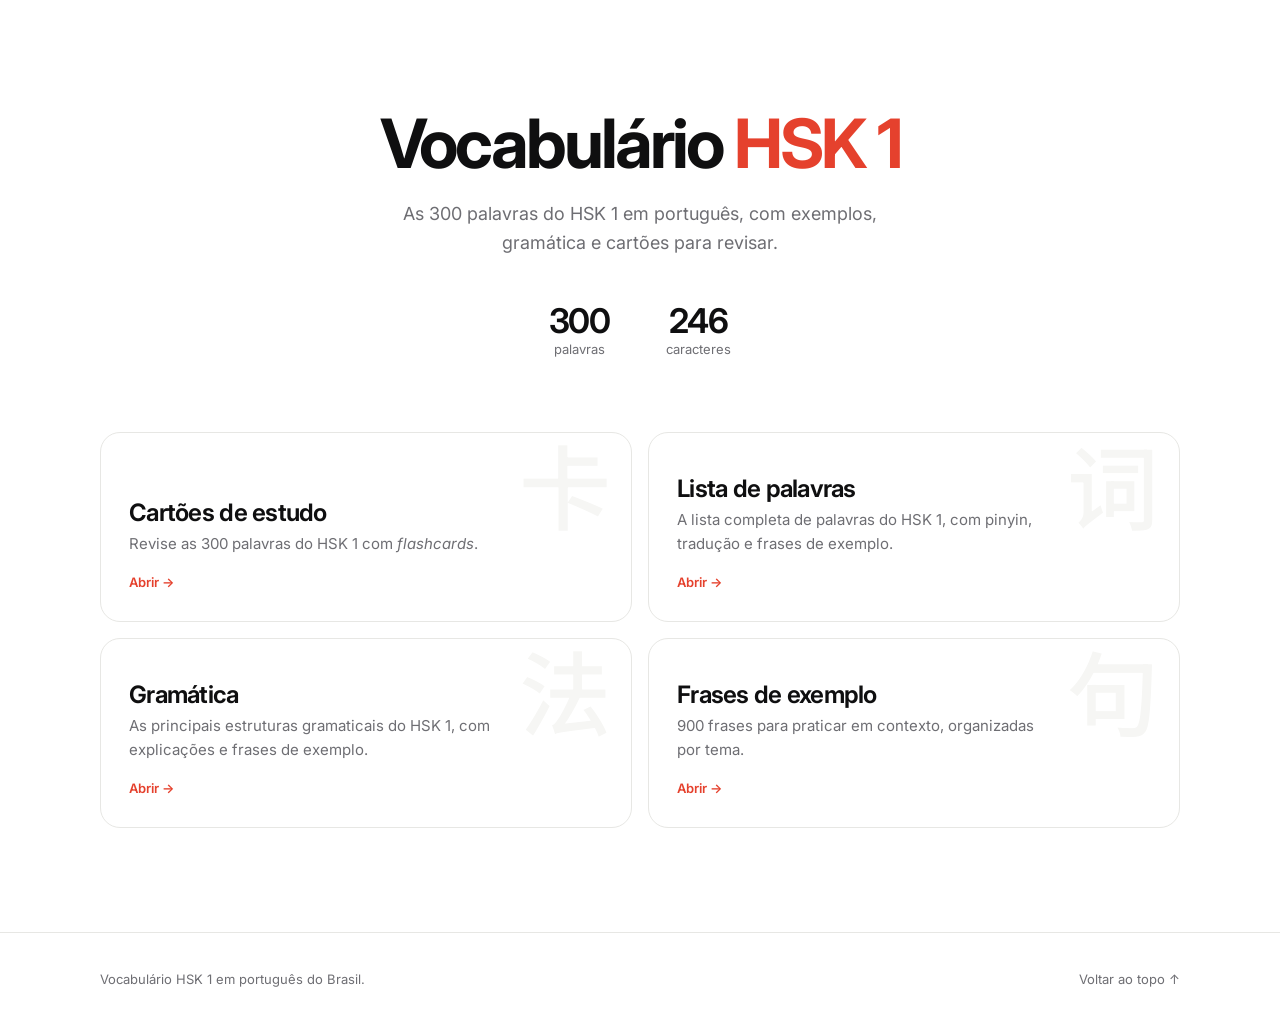
==== index.html @ 193a4836 "Add files via upload" ====
<!doctype html>
<html lang="pt-BR">
  <head>
    <meta charset="UTF-8" />
    <meta name="viewport" content="width=device-width, initial-scale=1.0" />
    <meta name="description" content="Estude as 300 palavras do HSK 1 em português, com cartões de revisão, exemplos, gramática e frases." />
    <title>Vocabulário HSK 1 em português</title>
    <link rel="preconnect" href="https://fonts.googleapis.com" />
    <link rel="preconnect" href="https://fonts.gstatic.com" crossorigin />
    <link href="https://fonts.googleapis.com/css2?family=Inter:wght@400;500;600;700&family=Noto+Sans+SC:wght@400;500;600&display=swap" rel="stylesheet" />
    <link rel="icon" href="favicon.svg" type="image/svg+xml" />
    <link rel="alternate icon" href="favicon.ico" sizes="any" />
    <link rel="apple-touch-icon" href="apple-touch-icon.png" />
    <link rel="stylesheet" href="styles.css" />
  </head>
  <body>
    <main id="conteudo">
      <section class="hero" id="inicio">
        <div class="shell hero__inner">
          <h1>Vocabulário <em>HSK 1</em></h1>
          <p class="hero__intro">As 300 palavras do HSK 1 em português, com exemplos, gramática e cartões para revisar.</p>
          <div class="stats" aria-label="Números do HSK 1">
            <div><strong>300</strong><span>palavras</span></div>
            <div><strong>246</strong><span>caracteres</span></div>
          </div>
        </div>
      </section>
      <section class="shell home-menu" aria-label="Menu principal">
        <a class="home-card" href="cartoes.html"><span class="home-card__mark" lang="zh-Hans" aria-hidden="true">卡</span><h2>Cartões de estudo</h2><p>Revise as 300 palavras do HSK 1 com <i>flashcards</i>.</p><span class="home-card__go">Abrir →</span></a>
        <a class="home-card" href="vocabulario.html"><span class="home-card__mark" lang="zh-Hans" aria-hidden="true">词</span><h2>Lista de palavras</h2><p>A lista completa de palavras do HSK 1, com pinyin, tradução e frases de exemplo.</p><span class="home-card__go">Abrir →</span></a>
        <a class="home-card" href="gramatica.html"><span class="home-card__mark" lang="zh-Hans" aria-hidden="true">法</span><h2>Gramática</h2><p>As principais estruturas gramaticais do HSK 1, com explicações e frases de exemplo.</p><span class="home-card__go">Abrir →</span></a>
        <a class="home-card" href="frases.html"><span class="home-card__mark" lang="zh-Hans" aria-hidden="true">句</span><h2>Frases de exemplo</h2><p>900 frases para praticar em contexto, organizadas por tema.</p><span class="home-card__go">Abrir →</span></a>
      </section>
    </main>
    <footer><div class="shell footer-inner"><p>Vocabulário HSK 1 em português do Brasil.</p><a href="#conteudo">Voltar ao topo ↑</a></div></footer>
  </body>
</html>
---- styles.css ----
/* Visual minimalista */
:root{--ink:#0f0f10;--muted:#6e6e73;--paper:#fff;--paper-deep:#f6f6f4;--white:#fff;--line:#e7e7e4;--red:#e5412d;--red-dark:#c8321f;--rose:#fdecea;--shadow:0 1px 2px rgba(0,0,0,.04),0 10px 30px rgba(0,0,0,.05);--serif:"Inter",system-ui,sans-serif;--sans:"Inter",system-ui,sans-serif;--chinese:"Noto Sans SC","PingFang SC",sans-serif}
*{box-sizing:border-box}html{scroll-behavior:smooth;scroll-padding-top:80px}
body{margin:0;background:var(--paper);color:var(--ink);font-family:var(--sans);line-height:1.6;-webkit-font-smoothing:antialiased}
h1,h2,h3,h4{font-family:var(--sans);line-height:1.15;letter-spacing:-.03em;font-weight:650}
.shell{width:min(1080px,calc(100% - 48px));margin:0 auto}
.sr-only{position:absolute;width:1px;height:1px;overflow:hidden;clip:rect(0 0 0 0);white-space:nowrap}
.skip-link{position:fixed;z-index:30;left:16px;top:-60px;background:var(--ink);color:#fff;padding:10px 16px;border-radius:8px}.skip-link:focus{top:16px}
:focus-visible{outline:2px solid var(--red);outline-offset:2px}
kbd{font:500 12px var(--sans);border:1px solid var(--line);border-radius:5px;padding:1px 6px;background:var(--paper-deep)}

/* Topo */
.topbar{height:64px;background:rgba(255,255,255,.86);backdrop-filter:saturate(180%) blur(14px);border-bottom:1px solid var(--line);position:sticky;top:0;z-index:20}
.topbar__inside{height:100%;display:flex;align-items:center;justify-content:center}
.nav{display:flex;justify-content:center;gap:32px}
.nav a{color:var(--muted);text-decoration:none;font-size:14px;font-weight:500;position:relative;transition:color .15s}
.nav a:hover,.nav a[aria-current="page"]{color:var(--ink)}
.nav a[aria-current="page"]:after{transform:scaleX(1)}
.nav a:after{content:"";position:absolute;height:2px;background:var(--red);left:0;right:0;bottom:-6px;transform:scaleX(0);transition:transform .2s}
.nav a:hover:after,.nav a:focus-visible:after{transform:scaleX(1)}

/* Início */
.eyebrow{margin:0 0 14px;letter-spacing:.18em;font-size:11px;font-weight:600;color:var(--red);text-transform:uppercase}
.hero{text-align:center;padding:104px 0 72px}
.hero__inner{max-width:760px}
h1{font-size:clamp(40px,7vw,68px);margin:0 0 18px;letter-spacing:-.045em;font-weight:700}
h1 em{font-style:normal;color:var(--red)}
.hero__intro{color:var(--muted);font-size:18px;max-width:560px;margin:0 auto}
.stats{margin:44px auto 0;display:flex;justify-content:center;gap:56px}
.stats div{display:flex;flex-direction:column;align-items:center}
.stats strong{font-size:34px;font-weight:650;letter-spacing:-.03em;line-height:1.1}
.stats span{font-size:13px;color:var(--muted)}


.home-menu{display:grid;grid-template-columns:repeat(2,1fr);gap:16px;padding-bottom:104px}
.home-card{position:relative;display:flex;flex-direction:column;min-height:190px;padding:28px;border:1px solid var(--line);border-radius:20px;background:#fff;color:var(--ink);text-decoration:none;overflow:hidden;transition:border-color .15s,transform .15s}
.home-card:hover{border-color:var(--ink);transform:translateY(-2px)}
.home-card__mark{position:absolute;right:20px;top:4px;font:500 92px/1 var(--chinese);color:var(--paper-deep);user-select:none;transition:color .2s}
.home-card:hover .home-card__mark,.home-card:focus-visible .home-card__mark{color:var(--red)}
.home-card h2{position:relative;font-size:24px;margin:auto 0 6px;padding-right:96px}
.home-card p{position:relative;margin:0 0 16px;padding-right:96px;color:var(--muted);font-size:15px}
.home-card__go{position:relative;font-size:13px;font-weight:600;color:var(--red)}

/* Seções */
.study-section,.grammar-section{padding:88px 0}
.study-section{background:var(--paper-deep)}
.vocab-section,.sentence-section{padding-top:88px;padding-bottom:88px}
.section-heading{margin-bottom:36px;max-width:640px}
.section-heading h1,.section-heading h2{font-size:34px;margin:0 0 10px;letter-spacing:-.035em}
.section-heading p{margin:0;color:var(--muted)}
.section-heading p.eyebrow{color:var(--red);margin-bottom:12px}

/* Botões e campos */
.outline-button,.show-more,.examples-button{font:600 13px var(--sans);color:var(--ink);background:#fff;border:1px solid var(--line);border-radius:100px;padding:9px 18px;cursor:pointer;transition:.15s}
.outline-button:hover,.show-more:hover,.examples-button:hover{border-color:var(--ink)}
.examples-button{padding:7px 14px;font-size:12px}
.examples-button[aria-expanded="true"]{background:var(--ink);color:#fff;border-color:var(--ink)}
.text-button{background:none;border:0;font:500 13px var(--sans);color:var(--muted);cursor:pointer;padding:6px 10px}.text-button:hover{color:var(--ink)}.text-button.danger:hover{color:var(--red)}
.icon-button{width:44px;height:44px;border-radius:50%;border:1px solid var(--line);background:#fff;font-size:18px;color:var(--ink);cursor:pointer;transition:.15s}.icon-button:hover{border-color:var(--ink)}
select,input[type="search"],input[type="number"],input[type="text"]{font:500 14px var(--sans);color:var(--ink);background-color:#fff;border:1px solid var(--line);border-radius:12px;padding:0 14px;height:46px;transition:border-color .15s,box-shadow .15s}
select{-webkit-appearance:none;appearance:none;padding-right:40px;cursor:pointer;background-image:url("data:image/svg+xml,%3Csvg xmlns='http://www.w3.org/2000/svg' viewBox='0 0 12 8'%3E%3Cpath d='M1 1.5l5 5 5-5' fill='none' stroke='%236e6e73' stroke-width='1.6' stroke-linecap='round' stroke-linejoin='round'/%3E%3C/svg%3E");background-repeat:no-repeat;background-position:right 15px center;background-size:12px}
select:hover,input[type="search"]:hover,input[type="number"]:hover,input[type="text"]:hover{border-color:#cfcfcb}
select:focus,input[type="search"]:focus,input[type="number"]:focus,input[type="text"]:focus{outline:none;border-color:var(--ink);box-shadow:0 0 0 3px rgba(15,15,16,.08)}

/* Cartões de estudo */
.flash-settings{display:flex;flex-wrap:wrap;align-items:flex-end;justify-content:center;gap:16px;margin-bottom:28px}
.flash-settings label{display:flex;flex-direction:column;gap:6px;font-size:12px;font-weight:600;color:var(--muted)}
.deck-label{text-align:center;font-size:12px;font-weight:600;letter-spacing:.1em;text-transform:uppercase;color:var(--muted);margin-bottom:14px}
.flashcard{position:relative;width:min(640px,100%);height:260px;margin:0 auto;border:0;background:transparent;display:block;perspective:1200px;cursor:pointer;padding:0}
.card-side{position:absolute;inset:0;border-radius:20px;padding:28px;backface-visibility:hidden;transition:transform .45s;display:flex;flex-direction:column;align-items:center;justify-content:center;box-shadow:var(--shadow)}
.card-front{background:var(--ink);color:#fff}
.card-back{background:#fff;color:var(--ink);transform:rotateY(180deg);border:1px solid var(--line)}
.flashcard.is-flipped .card-front{transform:rotateY(180deg)}
.flashcard.is-flipped .card-back{transform:rotateY(360deg)}
.card-side small{font-size:10px;letter-spacing:.2em;font-weight:600;text-transform:uppercase;opacity:.6;margin-bottom:14px}
.card-side strong{font-family:var(--chinese);font-size:68px;font-weight:500;line-height:1.1}
.card-back strong{font-family:var(--sans);font-size:30px;font-weight:650;letter-spacing:-.02em;text-align:center}
.card-side span{font-size:20px;color:var(--red);margin-top:8px;font-weight:500}
.card-side i{font-style:normal;font-size:12px;opacity:.5;margin-top:22px}
.card-front span{color:#ff9d8f;margin:0 0 4px}.card-side span:empty{display:none}
.card-context{max-width:640px;margin:16px auto 0;text-align:left}
.card-context .outline-button{display:block;margin:0 auto}
.card-example-title{color:var(--muted);font-size:11px;font-weight:600;letter-spacing:.14em;text-transform:uppercase;margin:18px 0 4px}
.card-example{border-top:1px solid var(--line);padding:12px 0}
.card-example strong{font:500 18px var(--chinese);display:block}
.card-example span{color:var(--ink);font-size:14px;font-weight:500;display:block}
.card-example small{color:var(--muted);font-size:14px;display:block}
.deck-note{text-align:center;font-size:13px;font-weight:500;color:var(--red);margin:-6px 0 14px}.deck-note:empty{display:none}
.card-controls{display:flex;align-items:center;justify-content:center;gap:20px;margin:26px 0 22px}
.card-controls span{font-size:13px;color:var(--muted);min-width:170px;text-align:center}
.rating-area{text-align:center}
.rating-area>span{display:block;font-size:13px;color:var(--muted);margin-bottom:10px}
.rating-area div{display:flex;justify-content:center;gap:10px;flex-wrap:wrap}
.rating-area button{font:600 14px var(--sans);padding:11px 24px;border-radius:100px;border:1px solid var(--line);background:#fff;color:var(--ink);cursor:pointer;transition:.15s}
.rating-area button:hover{border-color:var(--ink)}
.rate-again{color:var(--red)!important}.rate-know{background:var(--ink)!important;color:#fff!important;border-color:var(--ink)!important}
.progress-copy{text-align:center;font-size:13px;color:var(--muted);margin:18px 0 6px}
.deck-actions{display:flex;flex-wrap:wrap;justify-content:center;gap:2px}

/* Lista de palavras */
.filters{display:grid;grid-template-columns:minmax(0,2fr) minmax(0,1fr) minmax(0,1fr) auto;gap:16px;align-items:end;margin-bottom:22px;padding:18px;background:var(--paper-deep);border-radius:18px}
.filters label{display:flex;flex-direction:column;gap:8px}
.filters label:not(.tone-toggle)>span{font-size:11px;font-weight:600;letter-spacing:.12em;text-transform:uppercase;color:var(--muted)}
.filters input[type="search"],.filters select{width:100%}
.search-label input{padding-left:44px;background-image:url("data:image/svg+xml,%3Csvg xmlns='http://www.w3.org/2000/svg' viewBox='0 0 24 24' fill='none' stroke='%236e6e73' stroke-width='2' stroke-linecap='round'%3E%3Ccircle cx='11' cy='11' r='7'/%3E%3Cpath d='M20 20l-3.5-3.5'/%3E%3C/svg%3E");background-repeat:no-repeat;background-position:15px center;background-size:18px}
.filters .tone-toggle{flex-direction:row;align-items:center;gap:12px;height:46px;padding:0 16px;background:#fff;border:1px solid var(--line);border-radius:12px;cursor:pointer;white-space:nowrap;font-size:14px;font-weight:500;color:var(--ink);user-select:none;transition:border-color .15s}
.filters .tone-toggle:hover{border-color:#cfcfcb}
.tone-toggle input{-webkit-appearance:none;appearance:none;margin:0;flex:none;width:38px;height:22px;border-radius:100px;background:#d4d4d1;position:relative;cursor:pointer;transition:background .2s}
.tone-toggle input:before{content:"";position:absolute;top:3px;left:3px;width:16px;height:16px;border-radius:50%;background:#fff;box-shadow:0 1px 2px rgba(0,0,0,.25);transition:transform .2s}
.tone-toggle input:checked{background:var(--ink)}
.tone-toggle input:checked:before{transform:translateX(16px)}
.tone-toggle input:focus-visible{outline:2px solid var(--red);outline-offset:2px}
.tone-dots{display:flex;gap:4px;margin-left:2px}
.tone-dots i{display:block;width:8px;height:8px;border-radius:50%;transition:background .2s}
.tone-dots i:nth-child(1){background:#e03131}.tone-dots i:nth-child(2){background:#f08c00}.tone-dots i:nth-child(3){background:#2f9e44}.tone-dots i:nth-child(4){background:#1c7ed6}
.tone-toggle input:not(:checked)~.tone-dots i{background:#c9c9c6}
.table-wrap{border:1px solid var(--line);border-radius:16px;overflow:auto;max-height:720px;background:#fff}
table{width:100%;border-collapse:collapse;min-width:760px}
th{position:sticky;top:0;z-index:2;background:#fff;text-align:left;font-size:11px;font-weight:600;letter-spacing:.12em;text-transform:uppercase;color:var(--muted);padding:14px 16px;border-bottom:1px solid var(--line)}
td{padding:12px 16px;border-bottom:1px solid var(--line);font-size:15px;vertical-align:middle}
tbody tr:hover td{background:#fafaf9}
.hanzi-cell{font:500 24px var(--chinese)}
.pinyin{font-size:17px;font-weight:500}
.example-row[hidden]{display:none}
.example-row td,.example-row:hover td{background:var(--paper-deep)}
.example-box{padding:6px 12px 8px}
.example-item{padding:14px 0;border-top:1px solid var(--line)}.example-item:first-child{border-top:0}
.example-item p{margin:3px 0}
.hanzi-example{font:500 21px var(--chinese)}.pinyin-example{font-size:15px;font-weight:500}.pt-example{font-size:14px;color:var(--muted)}
.table-count{font-size:13px;color:var(--muted);margin:12px 2px 0}
.py-t0{color:#48484d}.py-t1{color:#e03131}.py-t2{color:#f08c00}.py-t3{color:#2f9e44}.py-t4{color:#1c7ed6}
.no-tone-colors .py-t0,.no-tone-colors .py-t1,.no-tone-colors .py-t2,.no-tone-colors .py-t3,.no-tone-colors .py-t4{color:inherit}
.example-item p,.card-example strong,.card-example span,.card-example small,.sentence-card b,.sentence-card span,.sentence-card small,.gv-example p{white-space:pre-line}

.tone-1{color:#e03131}.tone-2{color:#f08c00}.tone-3{color:#2f9e44}.tone-4{color:#1c7ed6}.tone-neutral{color:#8a8a8f}

/* Gramática */
.gv-category{margin:0 0 4px;color:var(--red);font-size:11px;font-weight:600;letter-spacing:.18em;text-transform:uppercase}
.gv-tools{display:flex;justify-content:flex-end;gap:4px;margin-bottom:6px}
.gv-list{border-top:1px solid var(--line)}
.gv-item{border-bottom:1px solid var(--line)}
.gv-item summary{list-style:none;cursor:pointer;display:flex;flex-direction:column;gap:2px;position:relative;padding:22px 56px 22px 4px;transition:background .15s}
.gv-item summary::-webkit-details-marker{display:none}
.gv-item summary:hover .gv-item-title{color:var(--red)}
.gv-item summary:after{content:"+";position:absolute;right:10px;top:50%;transform:translateY(-50%);font:300 28px/1 var(--sans);color:var(--muted)}
.gv-item[open] summary:after{content:"\2212"}
.gv-item-title{font-size:19px;font-weight:600;letter-spacing:-.02em;line-height:1.35}
.gv-body{padding:8px 4px 36px}
.gv-pattern{display:flex;flex-direction:column;gap:6px;padding:18px 22px;background:var(--paper-deep);border-radius:12px;margin-bottom:24px}
.gv-pattern span{font-size:11px;font-weight:600;letter-spacing:.16em;text-transform:uppercase;color:var(--muted)}
.gv-pattern strong{font-size:22px;font-weight:600;line-height:1.4}
.gv-pattern.is-multi{gap:0}
.gv-pattern.is-multi span{margin-bottom:6px}
.gv-pattern.is-multi strong{position:relative;padding:14px 0 14px 22px}
.gv-pattern.is-multi strong:before{content:"";position:absolute;left:2px;top:50%;width:7px;height:7px;margin-top:-3px;border-radius:50%;background:var(--red)}
.gv-pattern.is-multi strong+strong{border-top:1px solid var(--line)}
.gv-pattern.is-multi strong.has-label{display:flex;align-items:baseline;gap:18px;padding-left:2px}
.gv-pattern.is-multi strong.has-label:before{display:none}
.gv-pattern strong small{flex:0 0 128px;font-size:11px;font-weight:600;letter-spacing:.14em;text-transform:uppercase;color:var(--red)}
.gv-explanation{margin:0 0 18px;font-size:17px;line-height:1.7;color:#3c3c40}
.gv-tip{margin:0 0 32px;padding:0 0 0 16px;border-left:2px solid var(--red);font-size:15px;color:#3c3c40}
.gv-tip b{display:block;font-size:11px;letter-spacing:.16em;text-transform:uppercase;color:var(--red);margin-bottom:2px}
.gv-examples-title{margin:0 0 4px;padding-top:24px;border-top:1px solid var(--line);font-size:11px;letter-spacing:.18em;text-transform:uppercase;color:var(--muted);font-weight:600}
.gv-examples{display:grid;grid-template-columns:repeat(2,1fr);column-gap:48px}
.gv-example{padding:16px 0;border-bottom:1px solid var(--line)}.gv-example p{margin:0}
.gv-hanzi{font:500 24px/1.4 var(--chinese)}.gv-pinyin{margin-top:4px;font-size:16px;font-weight:500}.gv-translation{margin-top:2px;font-size:15px;color:var(--muted)}.gv-note{margin-top:6px;font-size:13px;font-style:italic;color:var(--muted)}

/* Frases */
.topic-tabs{display:flex;flex-wrap:wrap;gap:8px;margin-bottom:28px}
.topic-tabs button{font:500 13px var(--sans);padding:8px 16px;border:1px solid var(--line);border-radius:100px;background:#fff;color:var(--ink);cursor:pointer;transition:.15s}
.topic-tabs button:hover{border-color:var(--ink)}.topic-tabs button.is-active{background:var(--ink);color:#fff;border-color:var(--ink)}
.sentences-grid{display:grid;grid-template-columns:repeat(auto-fill,minmax(300px,1fr));gap:14px}
.sentence-card{border:1px solid var(--line);border-radius:14px;padding:20px 22px;background:#fff}
.sentence-word{display:inline-block;margin:0 0 10px;font:600 11px var(--chinese);letter-spacing:.06em;color:var(--red);background:var(--rose);padding:3px 9px;border-radius:100px}
.sentence-card>b{display:block;font:500 20px/1.45 var(--chinese)}
.sentence-card span{display:block;font-size:14px;font-weight:500;margin-top:4px}
.sentence-card small{display:block;font-size:14px;color:var(--muted);margin-top:2px}
.show-more{grid-column:1/-1;justify-self:center;margin-top:10px;padding:11px 24px}

/* Rodapé */
footer{border-top:1px solid var(--line);padding:36px 0}
.footer-inner{display:flex;align-items:center;justify-content:space-between;gap:24px;flex-wrap:wrap}
.footer-inner p{margin:0;font-size:13px;color:var(--muted)}
.footer-inner>a:last-child{font-size:13px;color:var(--muted);text-decoration:none}.footer-inner>a:last-child:hover{color:var(--ink)}

@media(max-width:800px){
.shell{width:calc(100% - 32px)}
.topbar{height:auto;min-height:64px;padding:10px 0}.nav{gap:6px 18px;flex-wrap:wrap}.nav a{font-size:13px}
.hero{padding:64px 0 48px}.hero__intro{font-size:16px}.stats{gap:36px}
.study-section,.grammar-section{padding:56px 0}.vocab-section,.sentence-section{padding-top:56px;padding-bottom:56px}
.section-heading h2{font-size:28px}
.filters{grid-template-columns:1fr 1fr;padding:14px;gap:12px}.filters .search-label,.filters .tone-toggle{grid-column:1/-1}.filters .tone-toggle{justify-content:flex-start}
.gv-item summary{padding:18px 44px 18px 2px}.gv-item-title{font-size:17px}.gv-pattern strong{font-size:19px}.gv-examples{grid-template-columns:1fr}.gv-pattern.is-multi strong.has-label{flex-direction:column;gap:3px}.gv-pattern strong small{flex:none}
.flashcard{height:230px}.card-side strong{font-size:54px}
.footer-inner{flex-direction:column;align-items:center;text-align:center}
.home-menu{grid-template-columns:1fr;padding-bottom:64px}.home-card{min-height:150px}.home-card__mark{font-size:72px;right:16px}.home-card h2,.home-card p{padding-right:72px}}
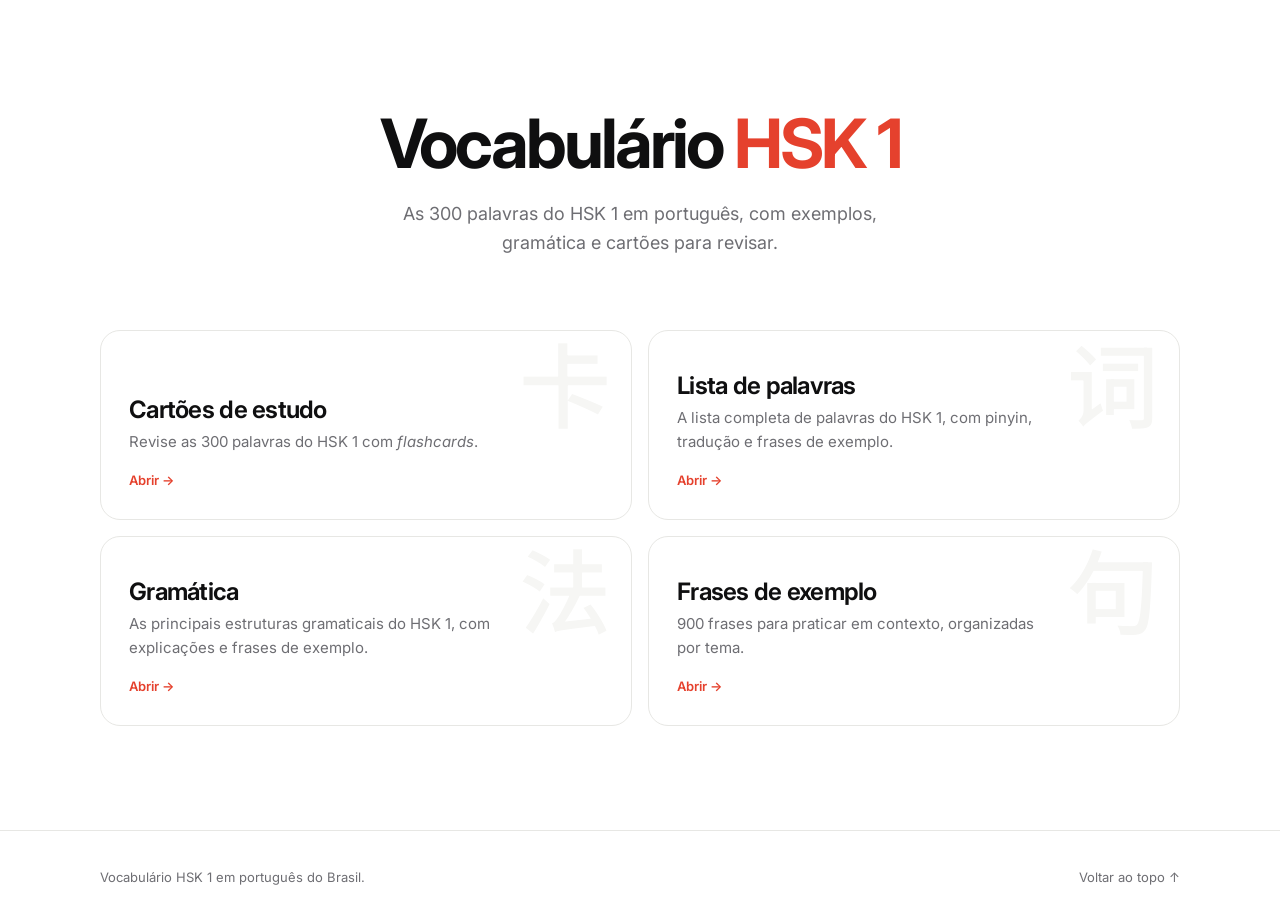
==== commit c8f0f158: "Add files via upload" ====
--- a/index.html
+++ b/index.html
@@ -19,10 +19,10 @@
         <div class="shell hero__inner">
           <h1>Vocabulário <em>HSK 1</em></h1>
           <p class="hero__intro">As 300 palavras do HSK 1 em português, com exemplos, gramática e cartões para revisar.</p>
-          <div class="stats" aria-label="Números do HSK 1">
+        <!--<div class="stats" aria-label="Números do HSK 1">
             <div><strong>300</strong><span>palavras</span></div>
             <div><strong>246</strong><span>caracteres</span></div>
-          </div>
+          </div>-->
         </div>
       </section>
       <section class="shell home-menu" aria-label="Menu principal">
--- a/styles.css
+++ b/styles.css
@@ -74,7 +74,7 @@
 .flashcard.is-flipped .card-back{transform:rotateY(360deg)}
 .card-side small{font-size:10px;letter-spacing:.2em;font-weight:600;text-transform:uppercase;opacity:.6;margin-bottom:14px}
 .card-side strong{font-family:var(--chinese);font-size:68px;font-weight:500;line-height:1.1}
-.card-back strong{font-family:var(--sans);font-size:30px;font-weight:650;letter-spacing:-.02em;text-align:center}
+.card-side strong{max-width:100%;text-align:center;overflow-wrap:anywhere;hyphens:auto}.card-back strong{font-family:var(--sans);font-size:30px;font-weight:650;letter-spacing:-.02em;text-align:center;line-height:1.2}
 .card-side span{font-size:20px;color:var(--red);margin-top:8px;font-weight:500}
 .card-side i{font-style:normal;font-size:12px;opacity:.5;margin-top:22px}
 .card-front span{color:#ff9d8f;margin:0 0 4px}.card-side span:empty{display:none}
@@ -191,6 +191,32 @@
 .section-heading h2{font-size:28px}
 .filters{grid-template-columns:1fr 1fr;padding:14px;gap:12px}.filters .search-label,.filters .tone-toggle{grid-column:1/-1}.filters .tone-toggle{justify-content:flex-start}
 .gv-item summary{padding:18px 44px 18px 2px}.gv-item-title{font-size:17px}.gv-pattern strong{font-size:19px}.gv-examples{grid-template-columns:1fr}.gv-pattern.is-multi strong.has-label{flex-direction:column;gap:3px}.gv-pattern strong small{flex:none}
-.flashcard{height:230px}.card-side strong{font-size:54px}
+.flashcard{height:250px}.card-side{padding:22px 18px}.card-front strong{font-size:54px}.card-back strong{font-size:26px}
 .footer-inner{flex-direction:column;align-items:center;text-align:center}
 .home-menu{grid-template-columns:1fr;padding-bottom:64px}.home-card{min-height:150px}.home-card__mark{font-size:72px;right:16px}.home-card h2,.home-card p{padding-right:72px}}
+
+/* Evita zoom por toque duplo ao tocar rápido nos botões (o zoom com pinça continua funcionando) */
+html,body,button,a,select,input,label{touch-action:manipulation;-webkit-tap-highlight-color:transparent}
+.flashcard,.card-controls,.rating-area,.deck-actions{-webkit-user-select:none;user-select:none}
+
+/* Lista de palavras no celular: cada linha vira um cartão, sem scroll lateral */
+@media(max-width:800px){
+.table-wrap{max-height:none;overflow:hidden}
+table{min-width:0;display:block}
+thead{display:none}
+tbody{display:block}
+tbody tr:not(.example-row){display:grid;grid-template-columns:auto minmax(0,1fr) auto;grid-template-areas:"hanzi pinyin id" "meaning meaning meaning" "pos pos btn";column-gap:12px;row-gap:0;align-items:center;padding:16px 18px;border-bottom:1px solid var(--line)}
+tbody tr:not(.example-row) td{display:block;padding:0;border:0;background:transparent}
+tbody tr:hover td{background:transparent}
+tbody tr:not(.example-row) td:nth-child(1){grid-area:id;justify-self:end;align-self:baseline;font-size:12px;color:#a09a95;font-variant-numeric:tabular-nums}
+tbody tr:not(.example-row) td:nth-child(1):before{content:"#"}
+tbody tr:not(.example-row) td:nth-child(2){grid-area:hanzi;align-self:baseline;font-size:28px;line-height:1.2}
+tbody tr:not(.example-row) td:nth-child(3){grid-area:pinyin;align-self:baseline;min-width:0;overflow-wrap:anywhere}
+tbody tr:not(.example-row) td:nth-child(4){grid-area:meaning;margin:8px 0 14px;font-size:15px;line-height:1.45;color:#4a4540;overflow-wrap:anywhere}
+tbody tr:not(.example-row) td:nth-child(5){grid-area:pos;justify-self:start;padding:4px 10px;border-radius:100px;background:var(--paper-deep);font-size:10px;font-weight:600;letter-spacing:.08em;text-transform:uppercase;color:var(--muted)}
+tbody tr:not(.example-row) td:nth-child(6){grid-area:btn;justify-self:end}
+.example-row{display:block}
+.example-row td{display:block;padding:0;border-bottom:1px solid var(--line)}
+.example-box{padding:4px 18px 8px}
+.example-item p{overflow-wrap:anywhere}
+}
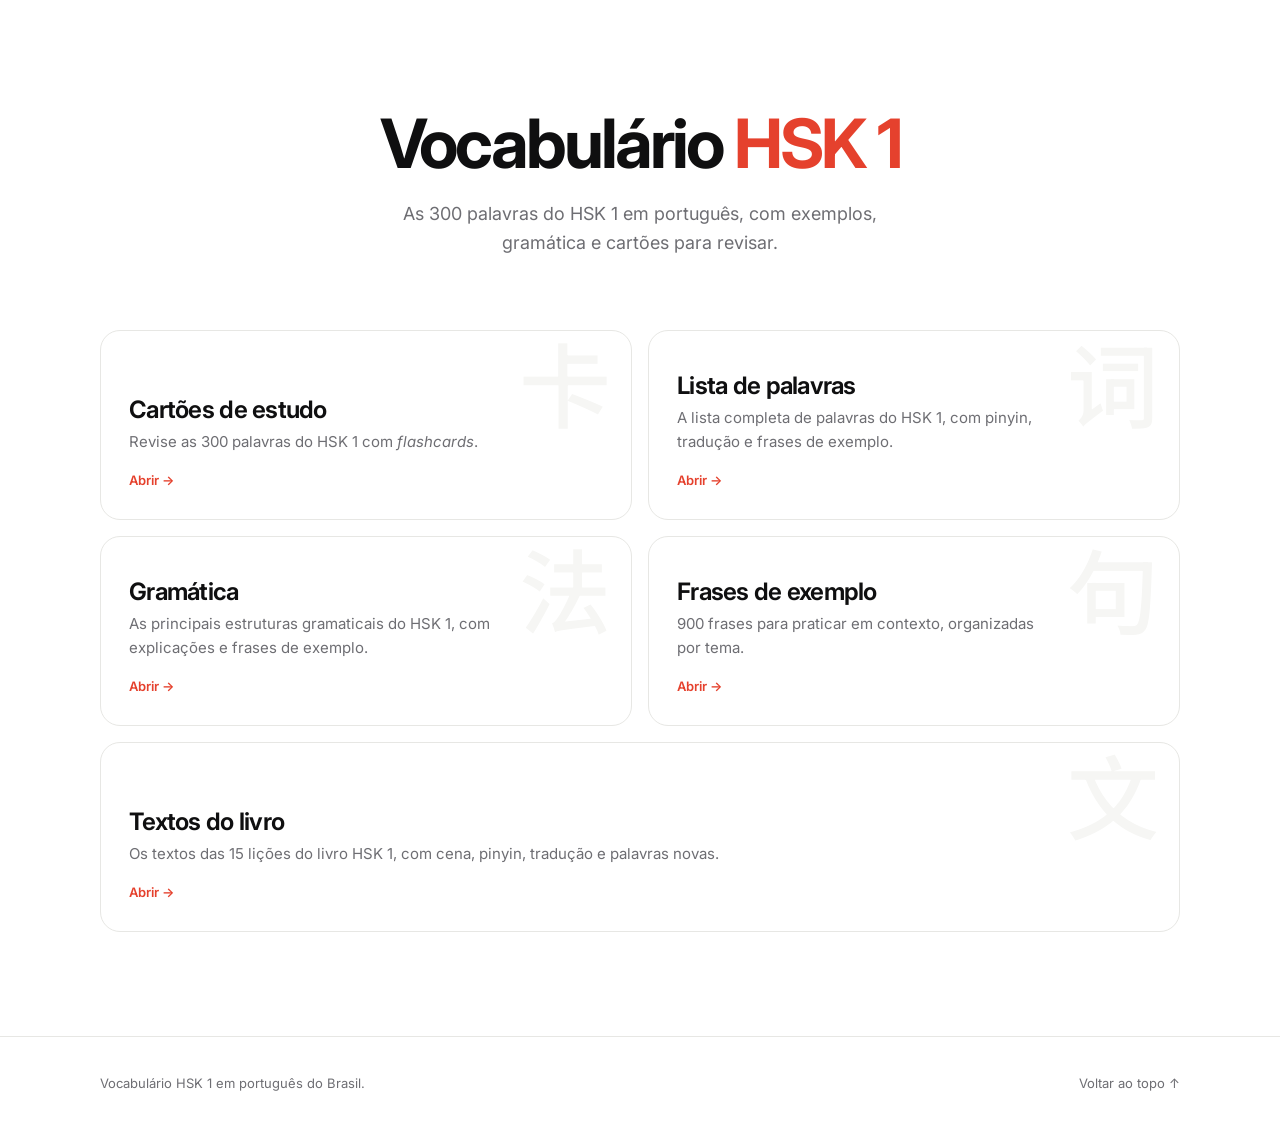
==== commit 3f59c223: "rework" ====
--- a/index.html
+++ b/index.html
@@ -30,6 +30,7 @@
         <a class="home-card" href="vocabulario.html"><span class="home-card__mark" lang="zh-Hans" aria-hidden="true">词</span><h2>Lista de palavras</h2><p>A lista completa de palavras do HSK 1, com pinyin, tradução e frases de exemplo.</p><span class="home-card__go">Abrir →</span></a>
         <a class="home-card" href="gramatica.html"><span class="home-card__mark" lang="zh-Hans" aria-hidden="true">法</span><h2>Gramática</h2><p>As principais estruturas gramaticais do HSK 1, com explicações e frases de exemplo.</p><span class="home-card__go">Abrir →</span></a>
         <a class="home-card" href="frases.html"><span class="home-card__mark" lang="zh-Hans" aria-hidden="true">句</span><h2>Frases de exemplo</h2><p>900 frases para praticar em contexto, organizadas por tema.</p><span class="home-card__go">Abrir →</span></a>
+        <a class="home-card" href="textos.html"><span class="home-card__mark" lang="zh-Hans" aria-hidden="true">文</span><h2>Textos do livro</h2><p>Os textos das 15 lições do livro HSK 1, com cena, pinyin, tradução e palavras novas.</p><span class="home-card__go">Abrir →</span></a>
       </section>
     </main>
     <footer><div class="shell footer-inner"><p>Vocabulário HSK 1 em português do Brasil.</p><a href="#conteudo">Voltar ao topo ↑</a></div></footer>
--- a/styles.css
+++ b/styles.css
@@ -220,3 +220,100 @@
 .example-box{padding:4px 18px 8px}
 .example-item p{overflow-wrap:anywhere}
 }
+
+/* Impede que palavras com 3+ caracteres quebrem em duas linhas */
+.hanzi-cell{white-space:nowrap}
+
+
+/* Página inicial: com número ímpar de cartões, o último ocupa a linha toda */
+.home-menu .home-card:last-child:nth-child(odd){grid-column:1/-1}
+
+/* Textos do livro */
+.texts-section{padding-top:88px;padding-bottom:88px}
+.texts-controls{position:sticky;top:64px;z-index:6;display:flex;align-items:center;gap:16px;padding:12px 0;background:rgba(255,255,255,.92);-webkit-backdrop-filter:saturate(180%) blur(14px);backdrop-filter:saturate(180%) blur(14px);border-bottom:1px solid var(--line)}
+.text-toggles{display:flex;flex:none;gap:8px}
+.text-toggles .tone-toggle{display:flex;flex-direction:row;align-items:center;gap:10px;height:38px;padding:0 14px 0 10px;background:#fff;border:1px solid var(--line);border-radius:100px;cursor:pointer;white-space:nowrap;font-size:13px;font-weight:500;color:var(--ink);user-select:none;transition:border-color .15s}
+.text-toggles .tone-toggle:hover{border-color:#cfcfcb}
+.texts-list{padding-top:24px}
+.lesson-grid{display:flex;flex-wrap:nowrap;gap:8px;flex:1;min-width:0;overflow-x:auto;padding:2px 0;scrollbar-width:none;-webkit-overflow-scrolling:touch}
+.lesson-grid::-webkit-scrollbar{display:none}
+.lesson-tile{flex:none;font:500 13px var(--sans);padding:8px 16px;border:1px solid var(--line);border-radius:100px;background:#fff;color:var(--ink);cursor:pointer;white-space:nowrap;transition:.15s}
+.lesson-tile:hover{border-color:var(--ink)}
+.lesson-tile[aria-pressed="true"]{background:var(--ink);color:#fff;border-color:var(--ink)}
+.lesson-view{scroll-margin-top:130px}
+.lesson-view:not(:empty){padding-top:32px}
+.lesson-head{display:flex;align-items:baseline;gap:14px;margin-bottom:20px}
+.lesson-head h2{font-size:28px;margin:0;letter-spacing:-.035em}
+.lesson-pager{display:flex;justify-content:space-between;gap:10px;margin-top:8px}
+.lesson-pager button{font:500 13px var(--sans);color:var(--ink);padding:10px 16px;border:1px solid var(--line);border-radius:100px;background:#fff;cursor:pointer;transition:border-color .15s}
+.lesson-pager button:hover{border-color:var(--red);color:var(--red)}
+.text-card{margin-bottom:20px;padding:32px 36px 34px;background:#fff;border:1px solid var(--line);border-radius:20px}
+.text-head{display:flex;align-items:center;justify-content:space-between;gap:12px}
+.audio-btn{display:inline-flex;align-items:center;gap:8px;padding:8px 16px 8px 12px;font:600 13px var(--sans);color:var(--ink);border:1px solid var(--line);border-radius:100px;cursor:pointer;white-space:nowrap;background:linear-gradient(90deg,var(--rose) var(--p,0%),#fff var(--p,0%));transition:border-color .15s,color .15s}
+.audio-btn svg{width:16px;height:16px;color:var(--red);flex:none}
+.audio-btn .ic-pause{display:none}
+.audio-btn.is-playing .ic-play{display:none}
+.audio-btn.is-playing .ic-pause{display:block}
+.audio-btn:hover{border-color:var(--red)}
+.audio-btn.is-playing{border-color:var(--red);color:var(--red-dark)}
+.audio-btn:disabled{opacity:.5;cursor:default;border-color:var(--line)}
+.audio-btn:disabled svg{color:var(--muted)}
+.text-label{font-size:11px;font-weight:600;letter-spacing:.18em;text-transform:uppercase;color:var(--red)}
+.text-scene{margin:14px 0 24px;padding:16px 20px;background:var(--paper-deep);border-radius:14px}
+.scene-zh{margin:0 0 4px;font:400 17px/1.7 var(--chinese)}
+.scene-pt{margin:0;font-size:14px;color:var(--muted)}
+/* Diálogos: nome do falante em vermelho, pequeno; fala grande em preto; tradução em cinza */
+.text-dialogue{--zh:28px;--py:12px}
+.dlg-line{display:grid;grid-template-columns:128px minmax(0,1fr);column-gap:24px;align-items:baseline;padding:18px 0;border-top:1px solid var(--line)}
+.dlg-line:first-child{padding-top:0;border-top:0}
+.dlg-speaker{--zh:24px;--py:11px;min-width:0;font-family:var(--chinese);font-size:var(--zh);font-weight:400;line-height:1.45;color:var(--red);white-space:nowrap}
+.dlg-speaker b{font:inherit}
+.dlg-speaker ruby.rb{margin:0 3px 0 0}
+.dlg-speaker small{display:block;margin-bottom:2px;font:500 11px/1.2 var(--sans);color:var(--muted)}
+.dlg-body{min-width:0}
+.dlg-zh{margin:0;font-family:var(--chinese);font-size:var(--zh);font-weight:400;line-height:1.45}
+.dlg-pinyin{display:block;margin-bottom:2px;font-size:13px;font-weight:500;line-height:1.4;color:var(--muted)}
+.dlg-pt{margin:2px 0 0;font-size:15px;line-height:1.5;color:var(--muted)}
+.dlg-pinyin,.dlg-zh,.dlg-pt,.scene-zh,.scene-pt{white-space:pre-line}
+ruby.rb{display:inline-block;position:relative;margin:0 1px;padding-top:calc(var(--py,12px) + 5px);white-space:nowrap;line-height:1.45;vertical-align:baseline}
+ruby.rb>rt{display:flex;align-items:flex-end;justify-content:center;position:absolute;top:0;left:0;right:0;height:calc(var(--py,12px) + 5px);padding-bottom:3px;box-sizing:border-box;font-family:var(--sans);font-weight:500;font-size:max(9px,min(var(--py,12px),calc(var(--zh,28px)*var(--n,1)*.88/var(--k,3))));line-height:1;letter-spacing:0;color:var(--muted);white-space:nowrap}
+.rbw{white-space:nowrap}
+
+/* Palavras novas */
+.text-words{margin-top:26px;padding-top:22px;border-top:1px solid var(--line)}
+.words-head{display:flex;align-items:baseline;gap:14px;margin-bottom:14px}
+.text-words h4{margin:0;font-size:11px;font-weight:600;letter-spacing:.18em;text-transform:uppercase;color:var(--muted)}
+.words-head .text-button{margin-left:auto;padding:2px 0}
+.words-head .text-button:hover{color:var(--red)}
+.text-words ul{display:grid;grid-template-columns:repeat(auto-fill,minmax(140px,1fr));gap:8px;align-items:start;margin:0;padding:0;list-style:none}
+.text-words li{display:block;min-width:0;--zh:24px;--py:11px}
+.word-chip{display:flex;flex-direction:column;align-items:center;width:100%;padding:8px 12px 12px;text-align:center;font:inherit;color:inherit;background:#fff;border:1px solid var(--line);border-radius:12px;cursor:pointer;transition:border-color .15s}
+.word-chip:hover{border-color:var(--ink)}
+.word-chip[aria-expanded="true"]{border-color:var(--red)}
+.word-chip.is-static{cursor:default}
+.word-chip.is-static:hover{border-color:var(--line)}
+.text-words li b{display:block;font-family:var(--chinese);font-size:var(--zh);font-weight:400;line-height:1.45}
+.text-words li small{font-size:12px;line-height:1.3;color:var(--muted)}
+.word-def{display:block;width:100%;margin-top:8px;padding-top:8px;border-top:1px solid var(--line);text-align:left;font-size:13px;line-height:1.4;color:var(--ink)}
+.word-def[hidden]{display:none}
+.word-meaning{display:block}
+.word-meta{display:block;margin-top:5px;font-size:10px;font-weight:600;letter-spacing:.1em;text-transform:uppercase;color:var(--muted)}
+.word-meta i{font-style:normal}
+.word-meta .word-tag{color:var(--red)}
+.word-meta i+.word-tag:before{content:"· ";color:var(--muted)}
+
+/* Mostrar/ocultar: o espaço é mantido */
+.hide-pinyin ruby.rb>rt,.hide-pinyin .dlg-pinyin,.hide-pinyin .dlg-speaker small{visibility:hidden}
+/* Palavras novas: o pinyin fica sempre visível */
+.hide-pinyin .text-words ruby.rb>rt{visibility:visible}
+.hide-translation .dlg-pt{visibility:hidden}
+.texts-note{max-width:880px;margin:28px 0 0;font-size:13px;color:var(--muted)}
+@media(max-width:800px){
+.texts-section{padding-top:56px;padding-bottom:56px}
+.texts-controls{position:static;flex-direction:column;align-items:stretch;gap:12px}
+.lesson-view{scroll-margin-top:16px}.lesson-head h2{font-size:24px}.lesson-pager button{padding:9px 12px;font-size:12px}
+.text-card{padding:22px 18px 24px}
+.text-dialogue{--zh:25px}
+.dlg-line{grid-template-columns:1fr;row-gap:4px;align-items:start;padding:16px 0}
+.dlg-speaker{--zh:22px;--py:11px}
+.text-words ul{grid-template-columns:repeat(auto-fill,minmax(128px,1fr))}}
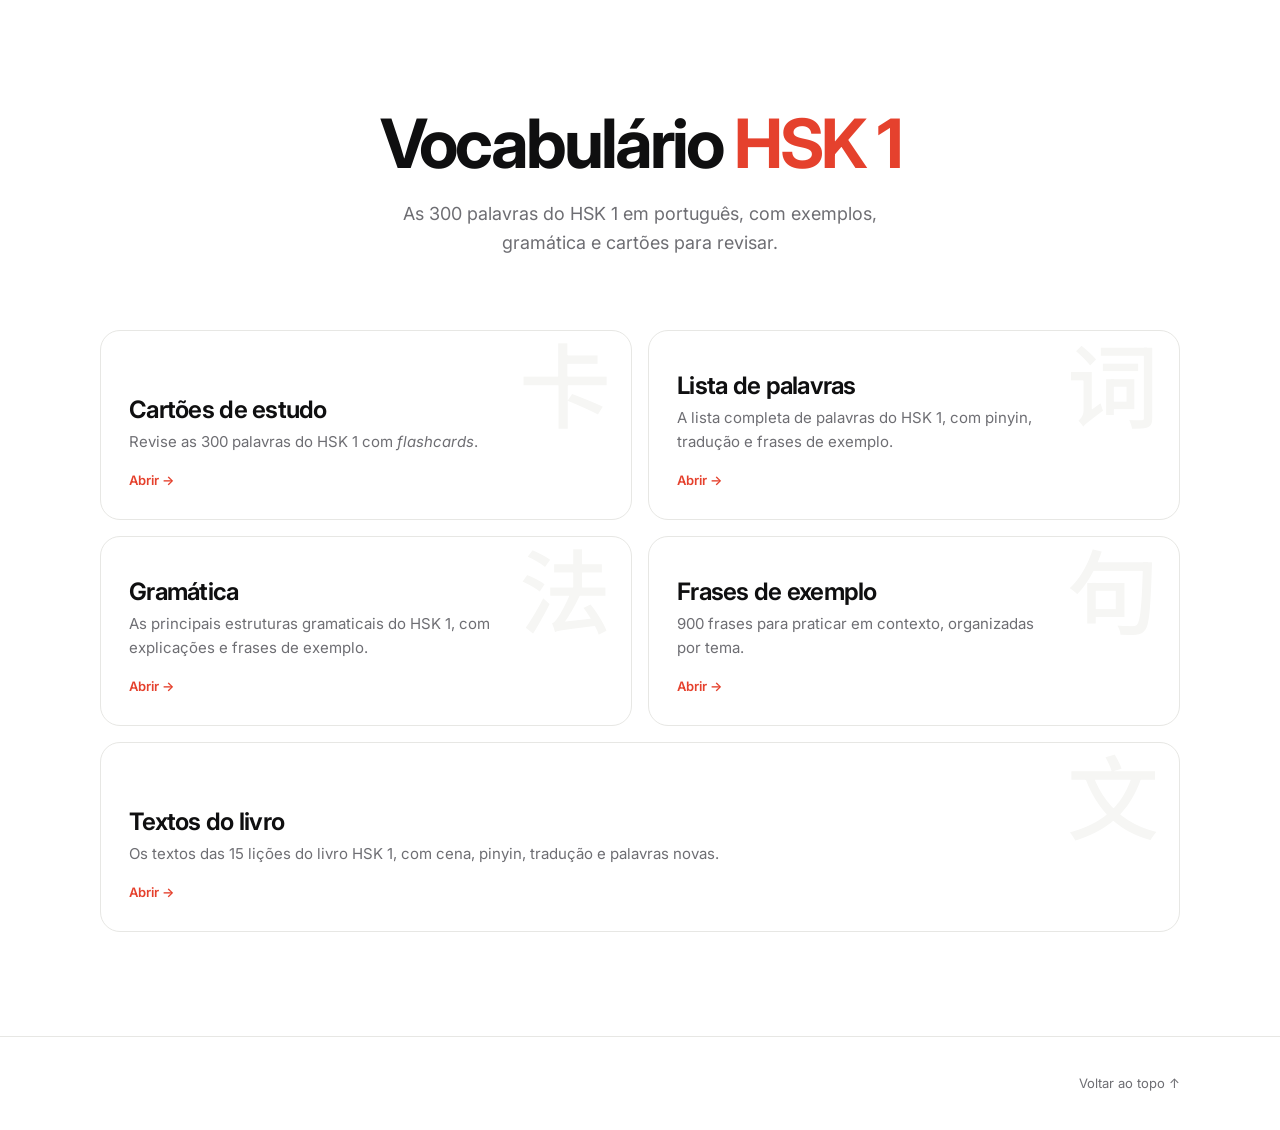
==== commit a1d52d63: "update" ====
--- a/index.html
+++ b/index.html
@@ -33,6 +33,6 @@
         <a class="home-card" href="textos.html"><span class="home-card__mark" lang="zh-Hans" aria-hidden="true">文</span><h2>Textos do livro</h2><p>Os textos das 15 lições do livro HSK 1, com cena, pinyin, tradução e palavras novas.</p><span class="home-card__go">Abrir →</span></a>
       </section>
     </main>
-    <footer><div class="shell footer-inner"><p>Vocabulário HSK 1 em português do Brasil.</p><a href="#conteudo">Voltar ao topo ↑</a></div></footer>
+    <footer><div class="shell footer-inner"><a href="#conteudo">Voltar ao topo ↑</a></div></footer>
   </body>
-</html>
+</html>
--- a/styles.css
+++ b/styles.css
@@ -10,7 +10,7 @@
 kbd{font:500 12px var(--sans);border:1px solid var(--line);border-radius:5px;padding:1px 6px;background:var(--paper-deep)}
 
 /* Topo */
-.topbar{height:64px;background:rgba(255,255,255,.86);backdrop-filter:saturate(180%) blur(14px);border-bottom:1px solid var(--line);position:sticky;top:0;z-index:20}
+.topbar{height:64px;background:rgba(255,255,255,.86);backdrop-filter:saturate(180%) blur(14px);border-bottom:1px solid var(--line);position:relative;z-index:20}
 .topbar__inside{height:100%;display:flex;align-items:center;justify-content:center}
 .nav{display:flex;justify-content:center;gap:32px}
 .nav a{color:var(--muted);text-decoration:none;font-size:14px;font-weight:500;position:relative;transition:color .15s}
@@ -43,7 +43,6 @@
 
 /* Seções */
 .study-section,.grammar-section{padding:88px 0}
-.study-section{background:var(--paper-deep)}
 .vocab-section,.sentence-section{padding-top:88px;padding-bottom:88px}
 .section-heading{margin-bottom:36px;max-width:640px}
 .section-heading h1,.section-heading h2{font-size:34px;margin:0 0 10px;letter-spacing:-.035em}
@@ -63,8 +62,10 @@
 select:focus,input[type="search"]:focus,input[type="number"]:focus,input[type="text"]:focus{outline:none;border-color:var(--ink);box-shadow:0 0 0 3px rgba(15,15,16,.08)}
 
 /* Cartões de estudo */
-.flash-settings{display:flex;flex-wrap:wrap;align-items:flex-end;justify-content:center;gap:16px;margin-bottom:28px}
-.flash-settings label{display:flex;flex-direction:column;gap:6px;font-size:12px;font-weight:600;color:var(--muted)}
+.flash-settings{display:grid;grid-template-columns:minmax(0,1.4fr) minmax(0,1fr) minmax(0,1fr) auto;gap:16px;align-items:end;margin:0 0 32px;padding:18px;background:var(--paper-deep);border-radius:18px}
+.flash-settings label{display:flex;flex-direction:column;gap:8px;white-space:nowrap;font-size:11px;font-weight:600;letter-spacing:.12em;text-transform:uppercase;color:var(--muted)}
+.flash-settings select,.flash-settings input{width:100%;text-transform:none;letter-spacing:normal}
+.flash-settings .outline-button{height:46px;padding:0 20px;border-radius:12px;white-space:nowrap}
 .deck-label{text-align:center;font-size:12px;font-weight:600;letter-spacing:.1em;text-transform:uppercase;color:var(--muted);margin-bottom:14px}
 .flashcard{position:relative;width:min(640px,100%);height:260px;margin:0 auto;border:0;background:transparent;display:block;perspective:1200px;cursor:pointer;padding:0}
 .card-side{position:absolute;inset:0;border-radius:20px;padding:28px;backface-visibility:hidden;transition:transform .45s;display:flex;flex-direction:column;align-items:center;justify-content:center;box-shadow:var(--shadow)}
@@ -88,10 +89,10 @@
 .deck-note{text-align:center;font-size:13px;font-weight:500;color:var(--red);margin:-6px 0 14px}.deck-note:empty{display:none}
 .card-controls{display:flex;align-items:center;justify-content:center;gap:20px;margin:26px 0 22px}
 .card-controls span{font-size:13px;color:var(--muted);min-width:170px;text-align:center}
-.rating-area{text-align:center}
-.rating-area>span{display:block;font-size:13px;color:var(--muted);margin-bottom:10px}
-.rating-area div{display:flex;justify-content:center;gap:10px;flex-wrap:wrap}
-.rating-area button{font:600 14px var(--sans);padding:11px 24px;border-radius:100px;border:1px solid var(--line);background:#fff;color:var(--ink);cursor:pointer;transition:.15s}
+.rating-area{max-width:640px;margin:0 auto;padding:18px;text-align:center;background:var(--paper-deep);border-radius:18px}
+.rating-area>span{display:block;font-size:11px;font-weight:600;letter-spacing:.12em;text-transform:uppercase;color:var(--muted);margin-bottom:12px}
+.rating-area div{display:grid;grid-template-columns:repeat(3,1fr);gap:10px}
+.rating-area button{font:600 14px var(--sans);height:46px;padding:0 12px;border-radius:12px;border:1px solid var(--line);background:#fff;color:var(--ink);cursor:pointer;transition:.15s}
 .rating-area button:hover{border-color:var(--ink)}
 .rate-again{color:var(--red)!important}.rate-know{background:var(--ink)!important;color:#fff!important;border-color:var(--ink)!important}
 .progress-copy{text-align:center;font-size:13px;color:var(--muted);margin:18px 0 6px}
@@ -182,6 +183,7 @@
 .footer-inner{display:flex;align-items:center;justify-content:space-between;gap:24px;flex-wrap:wrap}
 .footer-inner p{margin:0;font-size:13px;color:var(--muted)}
 .footer-inner>a:last-child{font-size:13px;color:var(--muted);text-decoration:none}.footer-inner>a:last-child:hover{color:var(--ink)}
+.footer-inner a{margin-left:auto}
 
 @media(max-width:800px){
 .shell{width:calc(100% - 32px)}
@@ -230,7 +232,7 @@
 
 /* Textos do livro */
 .texts-section{padding-top:88px;padding-bottom:88px}
-.texts-controls{position:sticky;top:64px;z-index:6;display:flex;align-items:center;gap:16px;padding:12px 0;background:rgba(255,255,255,.92);-webkit-backdrop-filter:saturate(180%) blur(14px);backdrop-filter:saturate(180%) blur(14px);border-bottom:1px solid var(--line)}
+.texts-controls{position:sticky;top:0;z-index:6;display:flex;align-items:center;gap:16px;padding:12px 0;background:rgba(255,255,255,.92);-webkit-backdrop-filter:saturate(180%) blur(14px);backdrop-filter:saturate(180%) blur(14px);border-bottom:1px solid var(--line)}
 .text-toggles{display:flex;flex:none;gap:8px}
 .text-toggles .tone-toggle{display:flex;flex-direction:row;align-items:center;gap:10px;height:38px;padding:0 14px 0 10px;background:#fff;border:1px solid var(--line);border-radius:100px;cursor:pointer;white-space:nowrap;font-size:13px;font-weight:500;color:var(--ink);user-select:none;transition:border-color .15s}
 .text-toggles .tone-toggle:hover{border-color:#cfcfcb}
@@ -240,7 +242,7 @@
 .lesson-tile{flex:none;font:500 13px var(--sans);padding:8px 16px;border:1px solid var(--line);border-radius:100px;background:#fff;color:var(--ink);cursor:pointer;white-space:nowrap;transition:.15s}
 .lesson-tile:hover{border-color:var(--ink)}
 .lesson-tile[aria-pressed="true"]{background:var(--ink);color:#fff;border-color:var(--ink)}
-.lesson-view{scroll-margin-top:130px}
+.lesson-view{scroll-margin-top:84px}
 .lesson-view:not(:empty){padding-top:32px}
 .lesson-head{display:flex;align-items:baseline;gap:14px;margin-bottom:20px}
 .lesson-head h2{font-size:28px;margin:0;letter-spacing:-.035em}
@@ -259,6 +261,13 @@
 .audio-btn:disabled{opacity:.5;cursor:default;border-color:var(--line)}
 .audio-btn:disabled svg{color:var(--muted)}
 .text-label{font-size:11px;font-weight:600;letter-spacing:.18em;text-transform:uppercase;color:var(--red)}
+.text-figures{display:grid;gap:12px;margin:0 0 24px}
+.text-figures.is-multi{grid-template-columns:repeat(2,1fr)}
+.text-figure{margin:0;min-width:0}
+.figure-box{display:flex;justify-content:center}
+.text-figure img{display:block;max-width:100%;max-height:420px;width:auto;height:auto;border-radius:14px}
+.is-multi .text-figure img{max-height:280px}
+.text-figure figcaption{margin-top:8px;text-align:center;font:400 18px/1.4 var(--chinese);color:var(--ink)}
 .text-scene{margin:14px 0 24px;padding:16px 20px;background:var(--paper-deep);border-radius:14px}
 .scene-zh{margin:0 0 4px;font:400 17px/1.7 var(--chinese)}
 .scene-pt{margin:0;font-size:14px;color:var(--muted)}
@@ -266,17 +275,17 @@
 .text-dialogue{--zh:28px;--py:12px}
 .dlg-line{display:grid;grid-template-columns:128px minmax(0,1fr);column-gap:24px;align-items:baseline;padding:18px 0;border-top:1px solid var(--line)}
 .dlg-line:first-child{padding-top:0;border-top:0}
-.dlg-speaker{--zh:24px;--py:11px;min-width:0;font-family:var(--chinese);font-size:var(--zh);font-weight:400;line-height:1.45;color:var(--red);white-space:nowrap}
+.dlg-speaker{--zh:24px;--py:12px;min-width:0;font-family:var(--chinese);font-size:var(--zh);font-weight:400;line-height:1.45;color:var(--red);white-space:nowrap}
 .dlg-speaker b{font:inherit}
-.dlg-speaker ruby.rb{margin:0 3px 0 0}
+.dlg-speaker .rb{margin:0 3px 0 0}
 .dlg-speaker small{display:block;margin-bottom:2px;font:500 11px/1.2 var(--sans);color:var(--muted)}
 .dlg-body{min-width:0}
 .dlg-zh{margin:0;font-family:var(--chinese);font-size:var(--zh);font-weight:400;line-height:1.45}
 .dlg-pinyin{display:block;margin-bottom:2px;font-size:13px;font-weight:500;line-height:1.4;color:var(--muted)}
 .dlg-pt{margin:2px 0 0;font-size:15px;line-height:1.5;color:var(--muted)}
 .dlg-pinyin,.dlg-zh,.dlg-pt,.scene-zh,.scene-pt{white-space:pre-line}
-ruby.rb{display:inline-block;position:relative;margin:0 1px;padding-top:calc(var(--py,12px) + 5px);white-space:nowrap;line-height:1.45;vertical-align:baseline}
-ruby.rb>rt{display:flex;align-items:flex-end;justify-content:center;position:absolute;top:0;left:0;right:0;height:calc(var(--py,12px) + 5px);padding-bottom:3px;box-sizing:border-box;font-family:var(--sans);font-weight:500;font-size:max(9px,min(var(--py,12px),calc(var(--zh,28px)*var(--n,1)*.88/var(--k,3))));line-height:1;letter-spacing:0;color:var(--muted);white-space:nowrap}
+.rb{display:inline-block;position:relative;margin:8px 1px 0;padding-top:calc(var(--py,12px) + 5px);white-space:nowrap;line-height:1.45;vertical-align:baseline}
+.rb>.rt{display:flex;align-items:flex-end;justify-content:center;position:absolute;top:0;left:0;right:0;height:calc(var(--py,12px) + 5px);padding-bottom:3px;box-sizing:border-box;font-family:var(--sans);font-weight:500;font-size:var(--py,12px);line-height:1;letter-spacing:0;color:var(--muted);white-space:nowrap}
 .rbw{white-space:nowrap}
 
 /* Palavras novas */
@@ -286,7 +295,7 @@
 .words-head .text-button{margin-left:auto;padding:2px 0}
 .words-head .text-button:hover{color:var(--red)}
 .text-words ul{display:grid;grid-template-columns:repeat(auto-fill,minmax(140px,1fr));gap:8px;align-items:start;margin:0;padding:0;list-style:none}
-.text-words li{display:block;min-width:0;--zh:24px;--py:11px}
+.text-words li{display:block;min-width:0;--zh:24px;--py:12px}
 .word-chip{display:flex;flex-direction:column;align-items:center;width:100%;padding:8px 12px 12px;text-align:center;font:inherit;color:inherit;background:#fff;border:1px solid var(--line);border-radius:12px;cursor:pointer;transition:border-color .15s}
 .word-chip:hover{border-color:var(--ink)}
 .word-chip[aria-expanded="true"]{border-color:var(--red)}
@@ -303,17 +312,22 @@
 .word-meta i+.word-tag:before{content:"· ";color:var(--muted)}
 
 /* Mostrar/ocultar: o espaço é mantido */
-.hide-pinyin ruby.rb>rt,.hide-pinyin .dlg-pinyin,.hide-pinyin .dlg-speaker small{visibility:hidden}
+.hide-pinyin .rb>.rt,.hide-pinyin .dlg-pinyin,.hide-pinyin .dlg-speaker small{visibility:hidden}
 /* Palavras novas: o pinyin fica sempre visível */
-.hide-pinyin .text-words ruby.rb>rt{visibility:visible}
+.hide-pinyin .text-words .rb>.rt{visibility:visible}
 .hide-translation .dlg-pt{visibility:hidden}
 .texts-note{max-width:880px;margin:28px 0 0;font-size:13px;color:var(--muted)}
 @media(max-width:800px){
 .texts-section{padding-top:56px;padding-bottom:56px}
-.texts-controls{position:static;flex-direction:column;align-items:stretch;gap:12px}
-.lesson-view{scroll-margin-top:16px}.lesson-head h2{font-size:24px}.lesson-pager button{padding:9px 12px;font-size:12px}
+.texts-controls{flex-direction:column;align-items:stretch;gap:8px;padding:8px 0}
+.lesson-view{scroll-margin-top:120px}.lesson-head h2{font-size:24px}.lesson-pager button{padding:9px 12px;font-size:12px}
 .text-card{padding:22px 18px 24px}
 .text-dialogue{--zh:25px}
-.dlg-line{grid-template-columns:1fr;row-gap:4px;align-items:start;padding:16px 0}
-.dlg-speaker{--zh:22px;--py:11px}
+.dlg-line{grid-template-columns:1fr;row-gap:4px;align-items:start;padding:10px 0;border-top:0}
+.dlg-line:first-child{padding-top:0}
+.dlg-speaker{--zh:22px;--py:12px}
+.dlg-body{padding:2px 16px 12px;background:var(--paper-deep);border-radius:14px}
 .text-words ul{grid-template-columns:repeat(auto-fill,minmax(128px,1fr))}}
+@media(max-width:600px){.text-figures.is-multi{grid-template-columns:1fr}.text-figure img{max-height:300px}}
+@media(max-width:560px){.nav{display:grid;grid-template-columns:repeat(3,1fr);justify-items:center;gap:12px 8px;width:100%}}
+@media(max-width:800px){.flash-settings{grid-template-columns:1fr;padding:14px;gap:12px}.rating-area{padding:14px}.rating-area button{font-size:13px}}
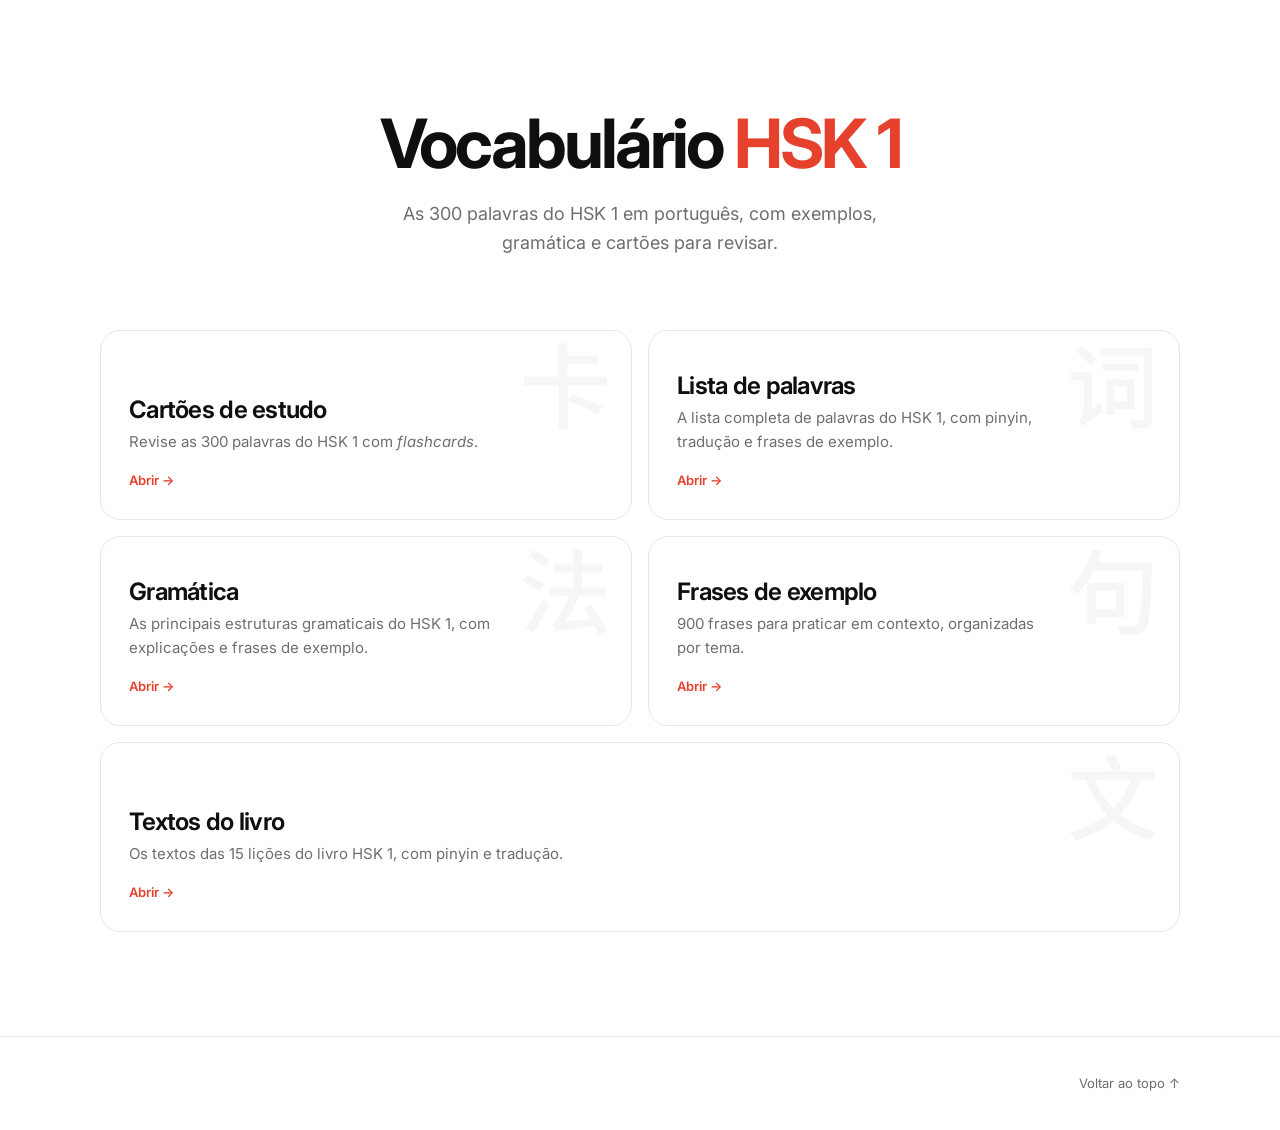
==== commit cf6c9e1d: "Update index.html" ====
--- a/index.html
+++ b/index.html
@@ -30,7 +30,7 @@
         <a class="home-card" href="vocabulario.html"><span class="home-card__mark" lang="zh-Hans" aria-hidden="true">词</span><h2>Lista de palavras</h2><p>A lista completa de palavras do HSK 1, com pinyin, tradução e frases de exemplo.</p><span class="home-card__go">Abrir →</span></a>
         <a class="home-card" href="gramatica.html"><span class="home-card__mark" lang="zh-Hans" aria-hidden="true">法</span><h2>Gramática</h2><p>As principais estruturas gramaticais do HSK 1, com explicações e frases de exemplo.</p><span class="home-card__go">Abrir →</span></a>
         <a class="home-card" href="frases.html"><span class="home-card__mark" lang="zh-Hans" aria-hidden="true">句</span><h2>Frases de exemplo</h2><p>900 frases para praticar em contexto, organizadas por tema.</p><span class="home-card__go">Abrir →</span></a>
-        <a class="home-card" href="textos.html"><span class="home-card__mark" lang="zh-Hans" aria-hidden="true">文</span><h2>Textos do livro</h2><p>Os textos das 15 lições do livro HSK 1, com cena, pinyin, tradução e palavras novas.</p><span class="home-card__go">Abrir →</span></a>
+        <a class="home-card" href="textos.html"><span class="home-card__mark" lang="zh-Hans" aria-hidden="true">文</span><h2>Textos do livro</h2><p>Os textos das 15 lições do livro HSK 1, com pinyin e tradução.</p><span class="home-card__go">Abrir →</span></a>
       </section>
     </main>
     <footer><div class="shell footer-inner"><a href="#conteudo">Voltar ao topo ↑</a></div></footer>
--- a/styles.css
+++ b/styles.css
@@ -286,6 +286,7 @@
 .dlg-pinyin,.dlg-zh,.dlg-pt,.scene-zh,.scene-pt{white-space:pre-line}
 .rb{display:inline-block;position:relative;margin:8px 1px 0;padding-top:calc(var(--py,12px) + 5px);white-space:nowrap;line-height:1.45;vertical-align:baseline}
 .rb>.rt{display:flex;align-items:flex-end;justify-content:center;position:absolute;top:0;left:0;right:0;height:calc(var(--py,12px) + 5px);padding-bottom:3px;box-sizing:border-box;font-family:var(--sans);font-weight:500;font-size:var(--py,12px);line-height:1;letter-spacing:0;color:var(--muted);white-space:nowrap}
+.rb{text-align:center}
 .rbw{white-space:nowrap}
 
 /* Palavras novas */
@@ -323,10 +324,10 @@
 .lesson-view{scroll-margin-top:120px}.lesson-head h2{font-size:24px}.lesson-pager button{padding:9px 12px;font-size:12px}
 .text-card{padding:22px 18px 24px}
 .text-dialogue{--zh:25px}
-.dlg-line{grid-template-columns:1fr;row-gap:4px;align-items:start;padding:10px 0;border-top:0}
-.dlg-line:first-child{padding-top:0}
+.dlg-line{grid-template-columns:1fr;row-gap:4px;align-items:start;padding:14px 0;border-top:1px solid var(--line)}
+.dlg-line:first-child{padding-top:0;border-top:0}
 .dlg-speaker{--zh:22px;--py:12px}
-.dlg-body{padding:2px 16px 12px;background:var(--paper-deep);border-radius:14px}
+.dlg-body{padding:0}
 .text-words ul{grid-template-columns:repeat(auto-fill,minmax(128px,1fr))}}
 @media(max-width:600px){.text-figures.is-multi{grid-template-columns:1fr}.text-figure img{max-height:300px}}
 @media(max-width:560px){.nav{display:grid;grid-template-columns:repeat(3,1fr);justify-items:center;gap:12px 8px;width:100%}}
